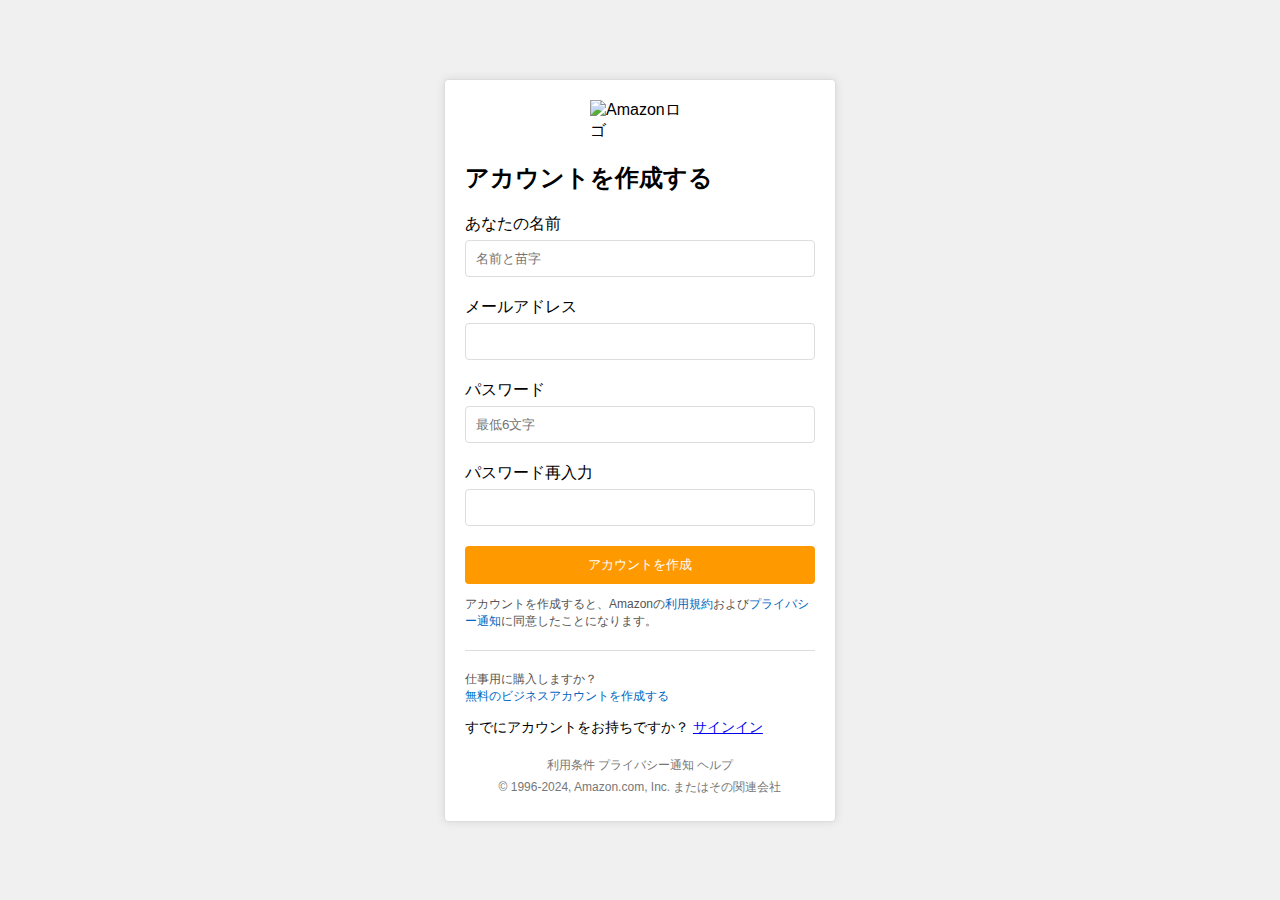
==== signup.html @ e8dbb766 "Add files via upload" ====
<!DOCTYPE html>
<html lang="ja">
<head>
    <meta charset="UTF-8">
    <meta name="viewport" content="width=device-width, initial-scale=1.0">
    <title>Amazonアカウント作成</title>
    <link rel="stylesheet" href="styles.css">
</head>
<body>
    <div class="login-container">
        <img src="images/amazon-logo.png" alt="Amazonロゴ" class="logo">
        <div class="signup-box">
            <h1>アカウントを作成する</h1>
            <form id="signupForm">
                <label for="name">あなたの名前</label>
                <input type="text" id="name" name="name" required placeholder="名前と苗字">
                <label for="email">メールアドレス</label>
                <input type="email" id="email" name="email" required>
                <label for="password">パスワード</label>
                <input type="password" id="password" name="password" required placeholder="最低6文字">
                <label for="confirmPassword">パスワード再入力</label>
                <input type="password" id="confirmPassword" name="confirmPassword" required>
                <button type="submit">アカウントを作成</button>
            </form>
            <p class="notice">アカウントを作成すると、Amazonの<a href="#">利用規約</a>および<a href="#">プライバシー通知</a>に同意したことになります。</p>
            <hr>
            <p class="info">仕事用に購入しますか？<br><a href="#">無料のビジネスアカウントを作成する</a></p>
            <p class="existing-user">すでにアカウントをお持ちですか？ <a href="index.html">サインイン</a></p>
        </div>
        <div class="footer">
            <p>利用条件 プライバシー通知 ヘルプ</p>
            <p>© 1996-2024, Amazon.com, Inc. またはその関連会社</p>
        </div>
    </div>
    <script src="script.js"></script>
</body>
</html>
---- styles.css ----
body {
    font-family: Arial, sans-serif;
    background-color: #f0f0f0;
    display: flex;
    justify-content: center;
    align-items: center;
    height: 100vh;
    margin: 0;
}

.login-container {
    width: 100%;
    max-width: 350px;
    padding: 20px;
    background-color: white;
    border: 1px solid #ddd;
    border-radius: 4px;
    box-shadow: 0 0 10px rgba(0, 0, 0, 0.1);
}

.logo {
    display: block;
    margin: 0 auto 20px;
    width: 100px;
}

.login-box, .signup-box, .create-account-box {
    margin-bottom: 20px;
    text-align: left;
}

.login-box h1, .signup-box h1 {
    font-size: 24px;
    margin-bottom: 20px;
}

.login-box label, .signup-box label {
    display: block;
    margin-bottom: 5px;
}

.login-box input, .signup-box input {
    width: 100%;
    padding: 10px;
    margin-bottom: 20px;
    border: 1px solid #ddd;
    border-radius: 4px;
    box-sizing: border-box;
}

.login-box button, .signup-box button {
    width: 100%;
    padding: 10px;
    background-color: #FF9900;
    color: white;
    border: none;
    border-radius: 4px;
    cursor: pointer;
}

.create-account {
    width: 100%;
    padding: 7px;
    background-color: #dbdbdb;
    color: rgb(0, 0, 0);
    border: none;
    border-radius: 4px;
    cursor: pointer;
}
.create-account:hover {
    background-color: #a8a8a8;
}


.login-box button:hover, .signup-box button:hover {
    background-color: #e68900;
}

.notice, .info {
    font-size: 12px;
    color: #555;
}

.notice a, .info a {
    color: #0066c0;
    text-decoration: none;
}

.notice a:hover, .info a:hover {
    text-decoration: underline;
}

hr {
    border: 0;
    border-top: 1px solid #ddd;
    margin: 20px 0;
}

.new-user, .existing-user {
    font-size: 14px;
    margin-bottom: 10px;
}

.footer {
    font-size: 12px;
    color: #777;
    text-align: center;
}

.footer p {
    margin: 5px 0;
}

.disclaimer {
    color: red;
    font-weight: bold;
}
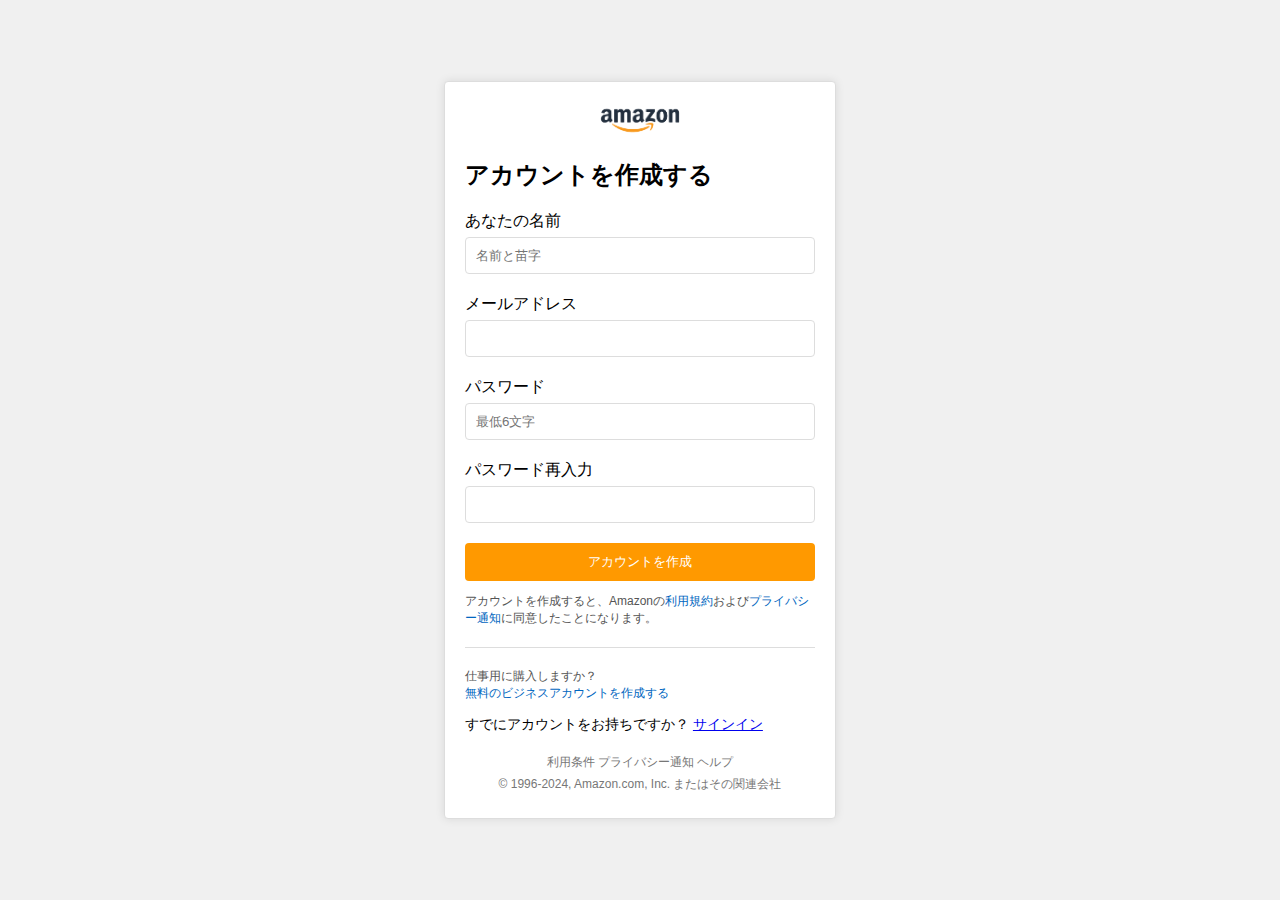
==== commit ddd25515: "signup.html" ====
--- a/signup.html
+++ b/signup.html
@@ -8,7 +8,7 @@
 </head>
 <body>
     <div class="login-container">
-        <img src="images/amazon-logo.png" alt="Amazonロゴ" class="logo">
+        <img src="amazon-logo.png" alt="Amazonロゴ" class="logo">
         <div class="signup-box">
             <h1>アカウントを作成する</h1>
             <form id="signupForm">
